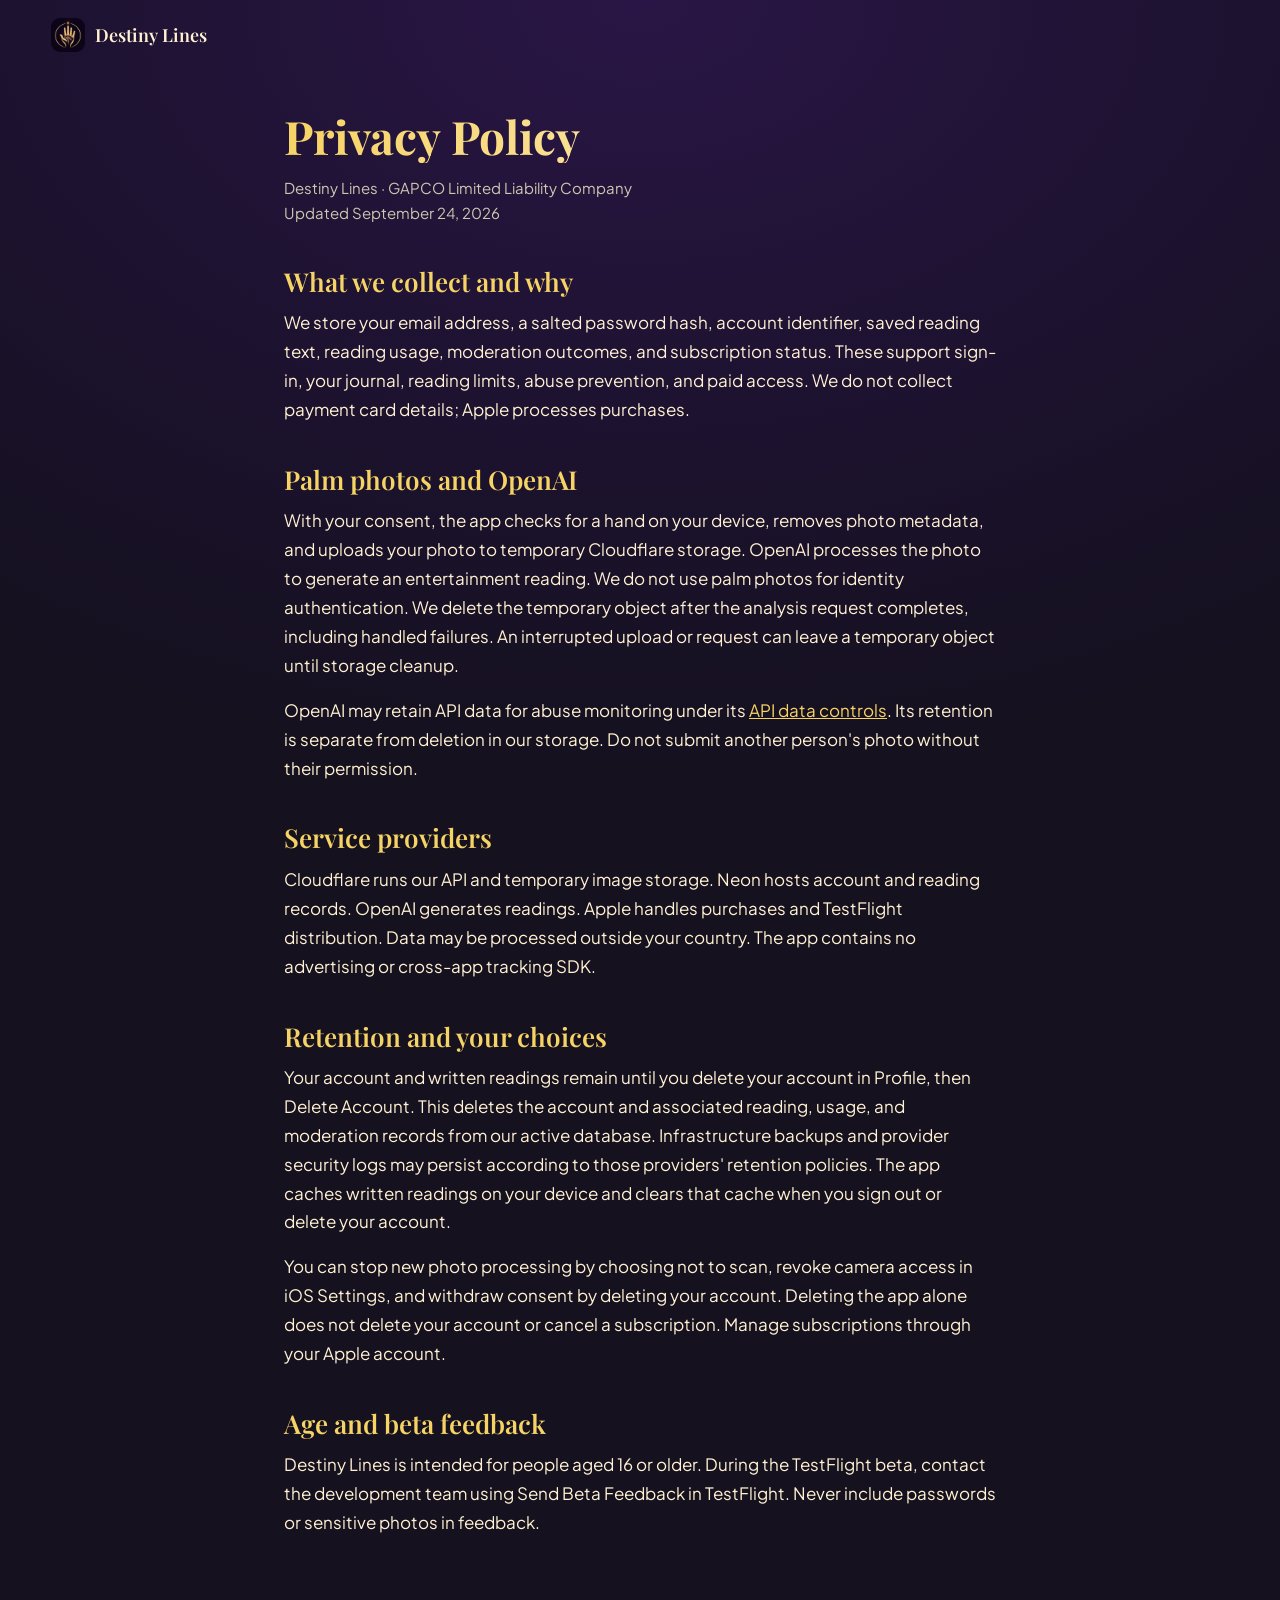
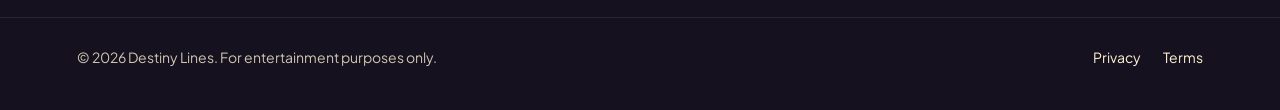
==== privacy/index.html @ eeae127b "Align palm line strokes to artwork creases; host privacy and terms pages Co-Authored-By: Claude Opus" ====
<!doctype html>
<html lang="en">
<head>
<meta charset="utf-8">
<meta name="viewport" content="width=device-width, initial-scale=1, viewport-fit=cover">
<title>Privacy Policy | Destiny Lines</title>
<meta name="theme-color" content="#15111F">
<link rel="icon" type="image/png" href="/assets/favicon.png">
<link rel="apple-touch-icon" href="/assets/apple-touch-icon.png">
<link rel="canonical" href="https://destinylines.app/privacy">
<link rel="preconnect" href="https://fonts.googleapis.com">
<link rel="preconnect" href="https://fonts.gstatic.com" crossorigin>
<link href="https://fonts.googleapis.com/css2?family=Playfair+Display:wght@600;700&family=Plus+Jakarta+Sans:wght@400;500;600&display=swap" rel="stylesheet">
<style>
:root{--bg:#15111F;--text:#FFF1D2;--text2:#CFC6B1;--gold:#F6D365;--hairline:rgba(255,255,255,.09);--serif:"Playfair Display",Georgia,serif;--sans:"Plus Jakarta Sans",system-ui,-apple-system,sans-serif}
*{box-sizing:border-box;margin:0;padding:0}
html{background:var(--bg)}
body{background:radial-gradient(120% 60% at 50% 0%,#2a1646 0%,#1d1230 40%,#15111F 75%) no-repeat,var(--bg);color:var(--text);font-family:var(--sans);font-size:17px;line-height:1.7;-webkit-font-smoothing:antialiased;min-height:100vh;display:flex;flex-direction:column}
a{color:var(--gold)}
.top{display:flex;align-items:center;justify-content:space-between;padding:18px max(20px,4vw)}
.brand{display:flex;align-items:center;gap:10px;font-family:var(--serif);font-weight:600;font-size:18px;text-decoration:none;color:var(--text)}
.brand img{width:34px;height:34px;border-radius:9px}
main{flex:1;width:100%;max-width:760px;margin:0 auto;padding:40px 24px 64px}
h1{font-family:var(--serif);font-weight:700;font-size:clamp(34px,6vw,46px);line-height:1.15;margin-bottom:12px;background:linear-gradient(90deg,#F6D365,#FFF1D2);-webkit-background-clip:text;background-clip:text;color:transparent}
h2{font-family:var(--serif);font-weight:600;font-size:26px;line-height:1.25;margin-top:40px;margin-bottom:10px;color:var(--gold)}
p{margin-bottom:16px}
.meta{color:var(--text2);font-size:15px;margin-bottom:8px}
footer{border-top:1px solid var(--hairline);padding:28px max(24px,6vw) 40px;display:flex;flex-wrap:wrap;gap:12px 28px;justify-content:space-between;color:var(--text2);font-size:14px}
footer nav{display:flex;gap:22px}
footer a{text-decoration:none;color:var(--text)}
footer a:hover{color:var(--gold)}
</style>
</head>
<body>
<header class="top">
  <a class="brand" href="/"><img src="/assets/apple-touch-icon.png" alt="" width="34" height="34"><span>Destiny Lines</span></a>
</header>
<main>
<h1>Privacy Policy</h1><p class="meta">Destiny Lines &middot; GAPCO Limited Liability Company<br>Updated September 24, 2026</p>

<h2>What we collect and why</h2><p>We store your email address, a salted password hash, account identifier, saved reading text, reading usage, moderation outcomes, and subscription status. These support sign-in, your journal, reading limits, abuse prevention, and paid access. We do not collect payment card details; Apple processes purchases.</p>

<h2>Palm photos and OpenAI</h2><p>With your consent, the app checks for a hand on your device, removes photo metadata, and uploads your photo to temporary Cloudflare storage. OpenAI processes the photo to generate an entertainment reading. We do not use palm photos for identity authentication. We delete the temporary object after the analysis request completes, including handled failures. An interrupted upload or request can leave a temporary object until storage cleanup.</p><p>OpenAI may retain API data for abuse monitoring under its <a href="https://platform.openai.com/docs/guides/your-data">API data controls</a>. Its retention is separate from deletion in our storage. Do not submit another person's photo without their permission.</p>

<h2>Service providers</h2><p>Cloudflare runs our API and temporary image storage. Neon hosts account and reading records. OpenAI generates readings. Apple handles purchases and TestFlight distribution. Data may be processed outside your country. The app contains no advertising or cross-app tracking SDK.</p>

<h2>Retention and your choices</h2><p>Your account and written readings remain until you delete your account in Profile, then Delete Account. This deletes the account and associated reading, usage, and moderation records from our active database. Infrastructure backups and provider security logs may persist according to those providers' retention policies. The app caches written readings on your device and clears that cache when you sign out or delete your account.</p><p>You can stop new photo processing by choosing not to scan, revoke camera access in iOS Settings, and withdraw consent by deleting your account. Deleting the app alone does not delete your account or cancel a subscription. Manage subscriptions through your Apple account.</p>

<h2>Age and beta feedback</h2><p>Destiny Lines is intended for people aged 16 or older. During the TestFlight beta, contact the development team using Send Beta Feedback in TestFlight. Never include passwords or sensitive photos in feedback.</p>
</main>
<footer>
  <span>&copy; 2026 Destiny Lines. For entertainment purposes only.</span>
  <nav>
    <a href="/privacy">Privacy</a>
    <a href="/terms">Terms</a>
  </nav>
</footer>
</body>
</html>
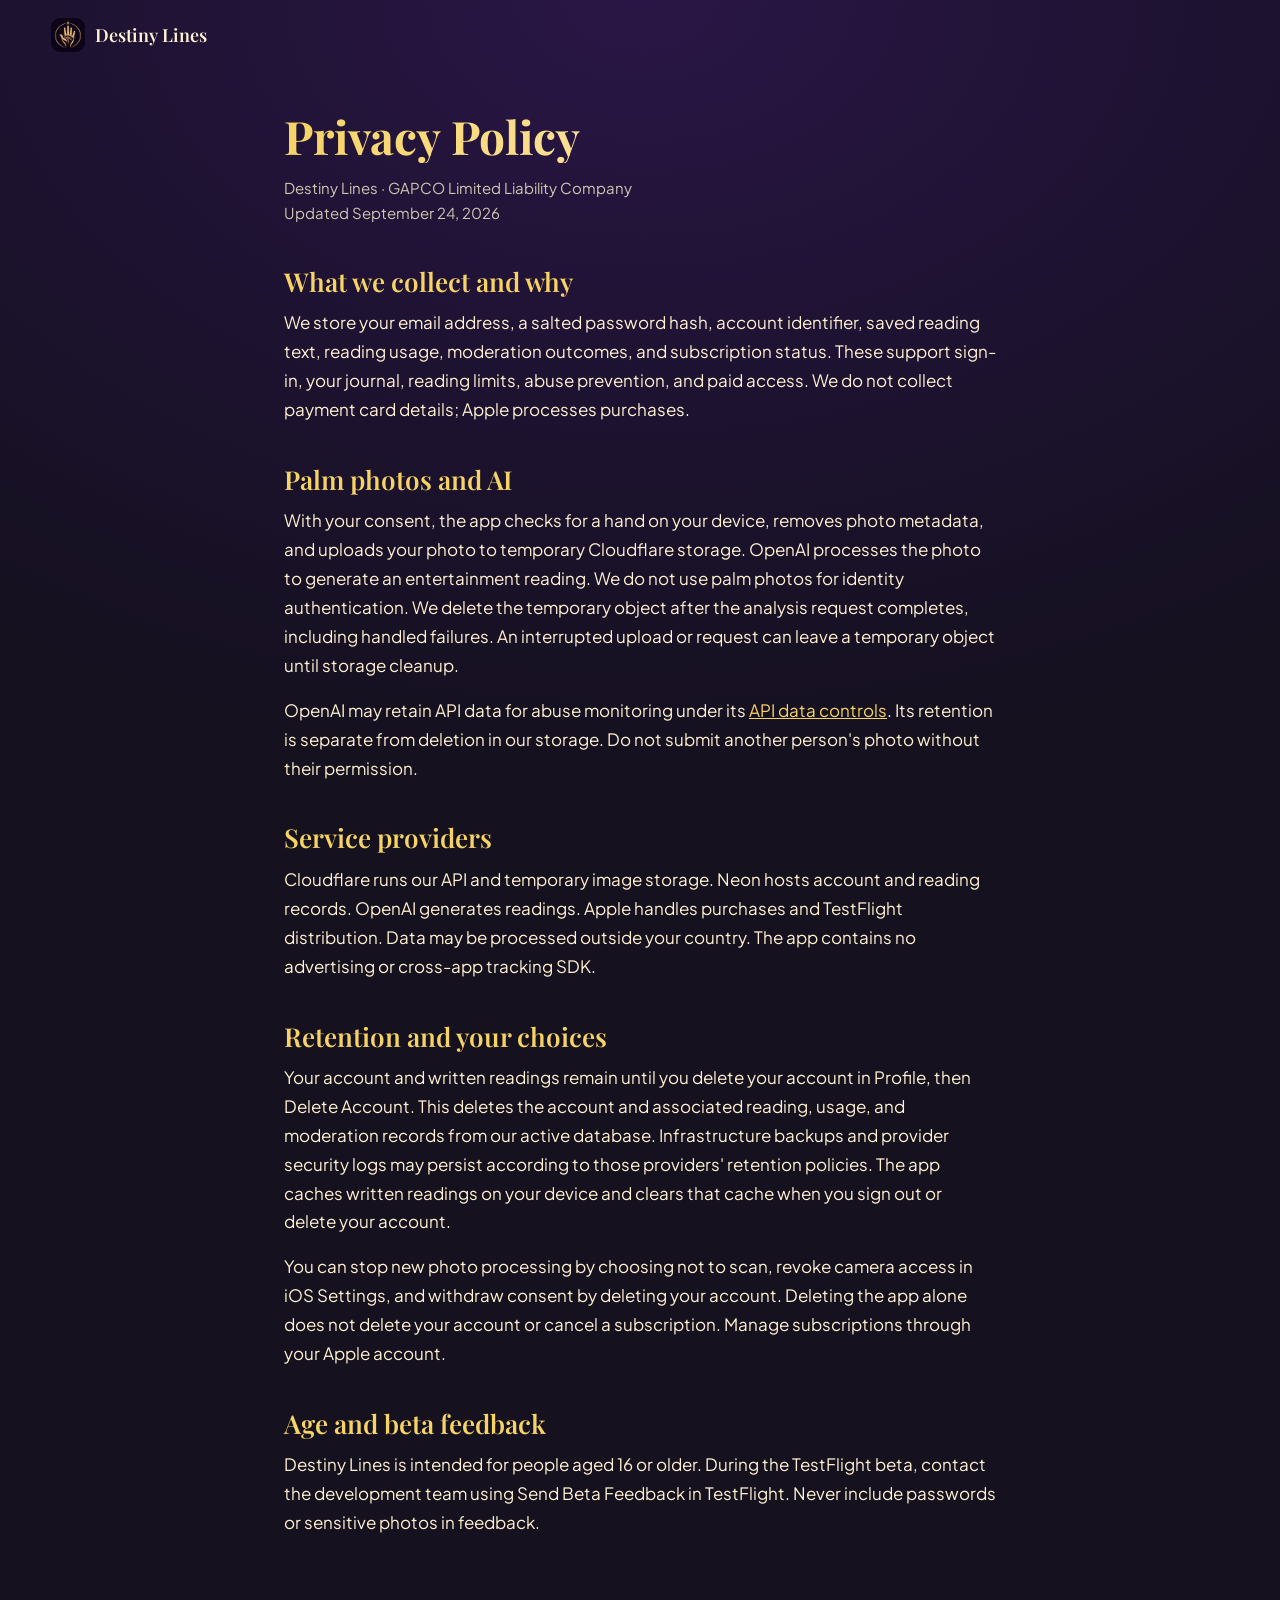
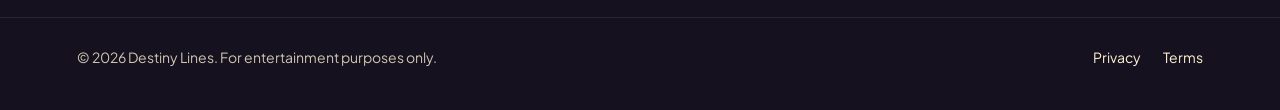
==== commit fd23e157: "Restore original legal wording that references AI Co-Authored-By: Claude Opus 5.5 <noreply@anthropic" ====
--- a/privacy/index.html
+++ b/privacy/index.html
@@ -40,7 +40,7 @@
 
 <h2>What we collect and why</h2><p>We store your email address, a salted password hash, account identifier, saved reading text, reading usage, moderation outcomes, and subscription status. These support sign-in, your journal, reading limits, abuse prevention, and paid access. We do not collect payment card details; Apple processes purchases.</p>
 
-<h2>Palm photos and OpenAI</h2><p>With your consent, the app checks for a hand on your device, removes photo metadata, and uploads your photo to temporary Cloudflare storage. OpenAI processes the photo to generate an entertainment reading. We do not use palm photos for identity authentication. We delete the temporary object after the analysis request completes, including handled failures. An interrupted upload or request can leave a temporary object until storage cleanup.</p><p>OpenAI may retain API data for abuse monitoring under its <a href="https://platform.openai.com/docs/guides/your-data">API data controls</a>. Its retention is separate from deletion in our storage. Do not submit another person's photo without their permission.</p>
+<h2>Palm photos and AI</h2><p>With your consent, the app checks for a hand on your device, removes photo metadata, and uploads your photo to temporary Cloudflare storage. OpenAI processes the photo to generate an entertainment reading. We do not use palm photos for identity authentication. We delete the temporary object after the analysis request completes, including handled failures. An interrupted upload or request can leave a temporary object until storage cleanup.</p><p>OpenAI may retain API data for abuse monitoring under its <a href="https://platform.openai.com/docs/guides/your-data">API data controls</a>. Its retention is separate from deletion in our storage. Do not submit another person's photo without their permission.</p>
 
 <h2>Service providers</h2><p>Cloudflare runs our API and temporary image storage. Neon hosts account and reading records. OpenAI generates readings. Apple handles purchases and TestFlight distribution. Data may be processed outside your country. The app contains no advertising or cross-app tracking SDK.</p>
 
